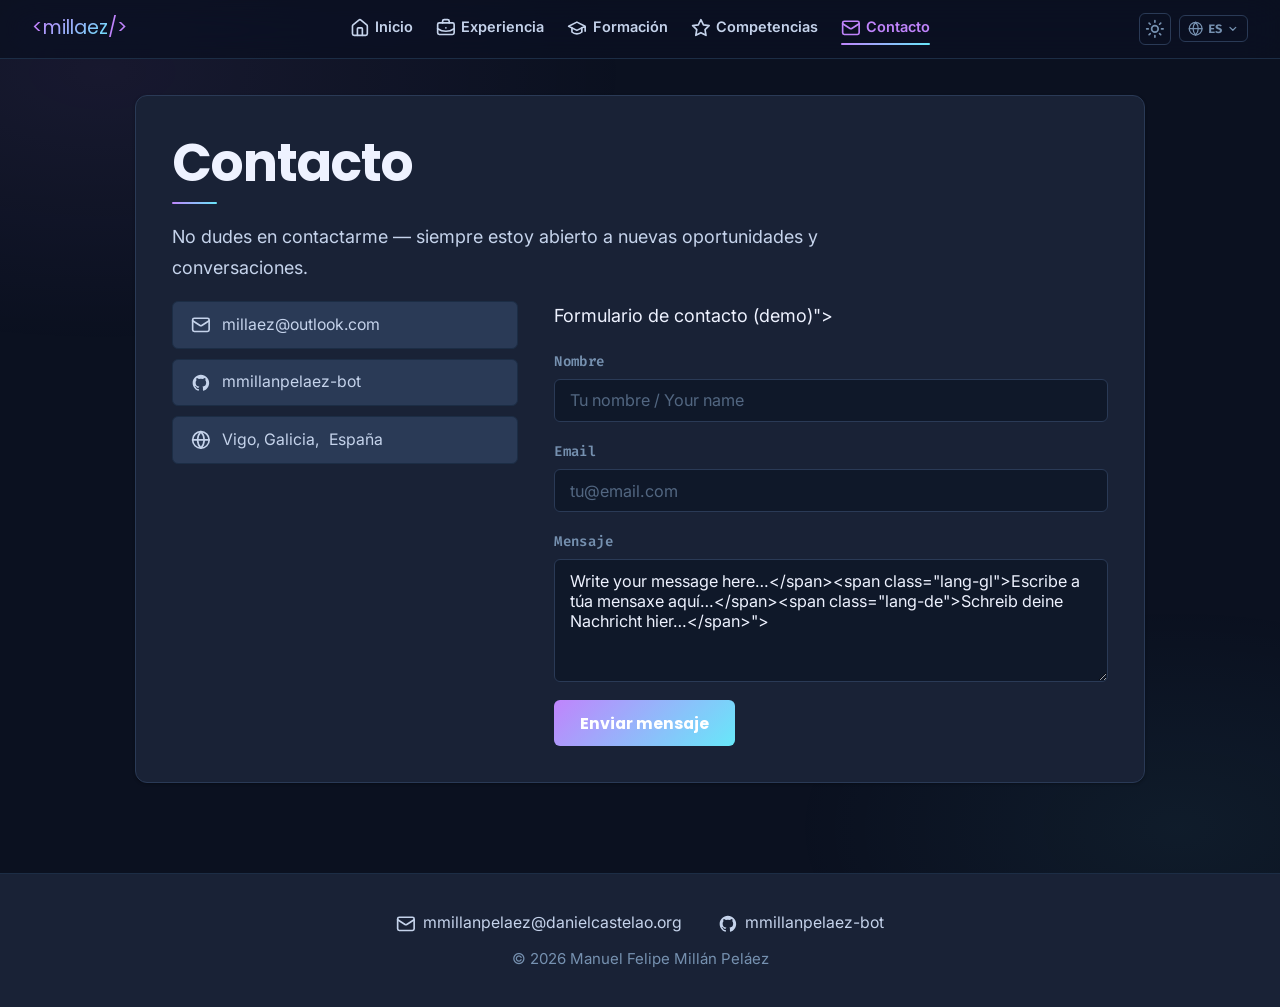
==== contact.html @ 68aa5097 "Enhance accessibility and semantic structure in skills.html - Improved viewport meta tag formatting " ====
<!doctype html>
<html lang="es">
  <head>
    <meta charset="UTF-8" />
    <meta name="viewport" content="width=device-width, initial-scale=1.0, maximum-scale=5.0, user-scalable=yes" />
    <meta http-equiv="X-UA-Compatible" content="IE=edge" />
    <meta name="description" content="Contacto — Felipe Millán." />
    <title>Felipe Millán | Contacto</title>
    <link rel="preconnect" href="https://fonts.googleapis.com" />
    <link rel="preconnect" href="https://fonts.gstatic.com" crossorigin />
    <link rel="stylesheet" href="https://fonts.googleapis.com/css2?family=Fira+Code:wght@400&family=Inter:wght@400&family=Poppins:wght@700&display=swap" />
    <link rel="stylesheet" href="/css/style.css" />
  </head>
  <body>

    <!--
      Skip link: first focusable element on every page.
      Invisible until focused by keyboard; lets keyboard/AT users
      bypass repeated navigation and jump straight to main content.
      Required for WAVE "0 errors" on navigation landmark tests.
    -->
    <a class="skip-link" href="#main-content">
      <span class="lang-es">Saltar al contenido principal</span>
      <span class="lang-en">Skip to main content</span>
      <span class="lang-gl">Saltar ao contido principal</span>
      <span class="lang-de">Zum Hauptinhalt springen</span>
    </a>

    <header class="main-header">
      <nav class="main-nav" aria-label="Main navigation">

        <!--
          Brand: uses aria-label "Portfolio de Manuel Felipe Millán"
          to distinguish it from the "Inicio" nav link (same href on
          index.html) — avoids WAVE "redundant link" alert.
        -->
        <a href="index.html" class="nav-brand"
           aria-label="Portfolio de Manuel Felipe Millán — Ir al inicio">
          <span class="logo-bracket" aria-hidden="true">&lt;</span>
          <span class="logo-text">millaez</span>
          <span class="logo-bracket" aria-hidden="true">/&gt;</span>
        </a>

        <!--
          .sr-only (not width:0/height:0) keeps the checkbox in the
          keyboard tab order while hiding it visually. CSS :checked and
          :has() selectors read its state without JavaScript.
        -->
        <input type="checkbox" id="menu-toggle" class="sr-only" />

        <ul class="nav-menu" role="list">
          <li>
            <a href="index.html" class="nav-link">
              <svg class="icon" aria-hidden="true"><use href="assets/icons/icons.svg#home-icon"/></svg>
              <span class="lang-es">Inicio</span><span class="lang-en">Home</span><span class="lang-gl">Inicio</span><span class="lang-de">Startseite</span>
            </a>
          </li>
          <li>
            <a href="experience.html" class="nav-link">
              <svg class="icon" aria-hidden="true"><use href="assets/icons/icons.svg#experience-icon"/></svg>
              <span class="lang-es">Experiencia</span><span class="lang-en">Experience</span><span class="lang-gl">Experiencia</span><span class="lang-de">Erfahrung</span>
            </a>
          </li>
          <li>
            <a href="education.html" class="nav-link">
              <svg class="icon" aria-hidden="true"><use href="assets/icons/icons.svg#education-icon"/></svg>
              <span class="lang-es">Formación</span><span class="lang-en">Education</span><span class="lang-gl">Formación</span><span class="lang-de">Ausbildung</span>
            </a>
          </li>
          <li>
            <a href="skills.html" class="nav-link">
              <svg class="icon" aria-hidden="true"><use href="assets/icons/icons.svg#skills-icon"/></svg>
              <span class="lang-es">Competencias</span><span class="lang-en">Skills</span><span class="lang-gl">Competencias</span><span class="lang-de">Kompetenzen</span>
            </a>
          </li>
          <li>
            <a href="contact.html" class="nav-link active" aria-current="page">
              <svg class="icon" aria-hidden="true"><use href="assets/icons/icons.svg#contact-icon"/></svg>
              <span class="lang-es">Contacto</span><span class="lang-en">Contact</span><span class="lang-gl">Contacto</span><span class="lang-de">Kontakt</span>
            </a>
          </li>
        </ul>

        <div class="nav-controls">

          <!-- Theme toggle -->
          <input type="checkbox" id="theme-toggle" class="sr-only" />
          <label for="theme-toggle" class="theme-toggle-label"
                 aria-label="Cambiar tema claro/oscuro">
            <svg class="icon icon-sun"  aria-hidden="true"><use href="assets/icons/icons.svg#sun-icon"/></svg>
            <svg class="icon icon-moon" aria-hidden="true"><use href="assets/icons/icons.svg#moon-icon"/></svg>
          </label>

          <!--
            Language selector: hover/:focus-within dropdown.
            Radio buttons use .sr-only (keyboard-accessible).
            No role="listbox"/role="option" — those require aria-selected
            managed via JS; without it WAVE reports broken ARIA.
            The native radio semantics are fully accessible without extra roles.
          -->
          <div class="lang-dropdown" aria-label="Selector de idioma">
            <button class="lang-dropdown__trigger" type="button"
                    aria-label="Idioma seleccionado: Español — abrir selector">
              <svg class="icon" aria-hidden="true" style="width:.85rem;height:.85rem;">
                <use href="assets/icons/icons.svg#globe-icon"/>
              </svg>
              <span class="lang-es" aria-hidden="true">ES</span>
              <span class="lang-en" aria-hidden="true">EN</span>
              <span class="lang-gl" aria-hidden="true">GL</span>
              <span class="lang-de" aria-hidden="true">DE</span>
              <svg class="icon lang-chevron" aria-hidden="true">
                <use href="assets/icons/icons.svg#chevron-down-icon"/>
              </svg>
            </button>

            <div class="lang-dropdown__menu">
              <input type="radio" name="lang" id="lang-es" class="sr-only" />
              <label for="lang-es">
                <span class="lang-code">ES</span>Español
                <svg class="icon check-icon" aria-hidden="true">
                  <use href="assets/icons/icons.svg#check-icon"/>
                </svg>
              </label>
              <input type="radio" name="lang" id="lang-en" class="sr-only" />
              <label for="lang-en">
                <span class="lang-code">EN</span>English
                <svg class="icon check-icon" aria-hidden="true">
                  <use href="assets/icons/icons.svg#check-icon"/>
                </svg>
              </label>
              <input type="radio" name="lang" id="lang-gl" class="sr-only" />
              <label for="lang-gl">
                <span class="lang-code">GL</span>Galego
                <svg class="icon check-icon" aria-hidden="true">
                  <use href="assets/icons/icons.svg#check-icon"/>
                </svg>
              </label>
              <input type="radio" name="lang" id="lang-de" class="sr-only" />
              <label for="lang-de">
                <span class="lang-code">DE</span>Deutsch
                <svg class="icon check-icon" aria-hidden="true">
                  <use href="assets/icons/icons.svg#check-icon"/>
                </svg>
              </label>
            </div>
          </div>

          <!-- Hamburger: LAST in .nav-controls → always rightmost -->
          <label for="menu-toggle" class="menu-toggle"
                 aria-label="Abrir/cerrar menú de navegación">
            <svg class="icon" aria-hidden="true">
              <use href="assets/icons/icons.svg#menu-icon"/>
            </svg>
          </label>

        </div>
      </nav>
    </header>

    <main class="main-content" id="main-content">

      <section class="card" aria-labelledby="contact-heading">
        <h1 id="contact-heading">
          <span class="lang-es">Contacto</span><span class="lang-en">Contact</span><span class="lang-gl">Contacto</span><span class="lang-de">Kontakt</span>
        </h1>
        <p>
          <span class="lang-es">No dudes en contactarme — siempre estoy abierto a nuevas oportunidades y conversaciones.</span><span class="lang-en">Feel free to reach out — I'm always open to new opportunities and conversations.</span><span class="lang-gl">Non dubides en contactar — estou sempre aberto a novas oportunidades e conversas.</span><span class="lang-de">Zögere nicht, mich zu kontaktieren — ich bin immer offen für neue Möglichkeiten und Gespräche.</span>
        </p>

        <!-- CSS Grid 2 col: contact info + form (course requirement: Grid) -->
        <div class="contact-layout">

          <!-- <address>: semantic element for contact information of the page author -->
          <address class="contact-info">
            <a href="mailto:millaez@outlook.com" class="contact-item">
              <svg class="icon" aria-hidden="true"><use href="assets/icons/icons.svg#contact-icon"/></svg>
              millaez@outlook.com
            </a>
            <a href="https://github.com/mmillanpelaez-bot" target="_blank"
               rel="noopener noreferrer" class="contact-item">
              <svg class="icon icon--solid" aria-hidden="true"><use href="assets/icons/icons.svg#github-icon"/></svg>
              mmillanpelaez-bot
            </a>
            <span class="contact-item">
              <svg class="icon" aria-hidden="true"><use href="assets/icons/icons.svg#globe-icon"/></svg>
              Vigo, Galicia, <span class="lang-es">España</span><span class="lang-en">Spain</span><span class="lang-gl">España</span><span class="lang-de">Spanien</span>
            </span>
          </address>

          <!--
            Contact form: layout demo only (no backend).
            novalidate prevents browser validation UI on a non-functional form.
            aria-label explains the form's purpose to screen readers.
          -->
          <form class="contact-form" action="#" method="post" novalidate
                aria-label="Formulario de contacto / Contact form (demo)"lang-es">Formulario de contacto (demo)</span><span class="lang-en">Contact form (demo)</span><span class="lang-gl">Formulario de contacto (demo)</span><span class="lang-de">Kontaktformular (Demo)</span>">
            <div class="form-group">
              <label for="contact-name"><span class="lang-es">Nombre</span><span class="lang-en">Name</span><span class="lang-gl">Nome</span><span class="lang-de">Name</span></label>
              <input type="text" id="contact-name" name="name" autocomplete="name"
                     placeholder="Tu nombre / Your name" />
            </div>
            <div class="form-group">
              <label for="contact-email">Email</label>
              <input type="email" id="contact-email" name="email" autocomplete="email"
                     placeholder="tu@email.com" />
            </div>
            <div class="form-group">
              <label for="contact-message"><span class="lang-es">Mensaje</span><span class="lang-en">Message</span><span class="lang-gl">Mensaxe</span><span class="lang-de">Nachricht</span></label>
              <textarea id="contact-message" name="message" rows="5"
                        placeholder="Escribe tu mensaje / Write your message…"lang-en">Write your message here…</span><span class="lang-gl">Escribe a túa mensaxe aquí…</span><span class="lang-de">Schreib deine Nachricht hier…</span>"></textarea>
            </div>
            <button type="submit" class="btn-submit">
              <span class="lang-es">Enviar mensaje</span><span class="lang-en">Send message</span><span class="lang-gl">Enviar mensaxe</span><span class="lang-de">Nachricht senden</span>
            </button>
          </form>

        </div>
      </section>

    </main>

    <footer class="main-footer" role="contentinfo">
      <div class="footer-container">
        <address class="footer-links">
          <a href="mailto:mmillanpelaez@danielcastelao.org">
            <svg class="icon" aria-hidden="true"><use href="assets/icons/icons.svg#contact-icon"/></svg>
            mmillanpelaez@danielcastelao.org
          </a>
          <a href="https://github.com/mmillanpelaez-bot" target="_blank" rel="noopener noreferrer">
            <svg class="icon icon--solid" aria-hidden="true"><use href="assets/icons/icons.svg#github-icon"/></svg>
            mmillanpelaez-bot
          </a>
        </address>
        <small>&copy; <time datetime="2026">2026</time> Manuel Felipe Millán Peláez</small>
      </div>
    </footer>

  </body>
</html>
---- css/style.css ----
/* ============================================================
 * TABLE OF CONTENTS
 * ============================================================
 *  1.  Color Palette Documentation
 *  2.  CSS Custom Properties — Dark Theme (default)
 *  3.  Light Theme Overrides  (:has — no JS)
 *  4.  Language Visibility System  (4 radio buttons)
 *  5.  Theme Icon Visibility
 *  6.  Reset & Base
 *  7.  Focus & Accessibility
 *  8.  Body — Sticky Footer (flex column)
 *  9.  Background Decorative Gradient
 * 10.  Typography
 * 11.  SVG Icons  (.icon / .icon--solid BEM)
 * 12.  Main Layout
 * 13.  Cards
 * 14.  Header & Navigation
 *       14a. Main nav — CSS Grid 3-column (brand | menu | controls)
 *       14b. Brand / Logo
 *       14c. Nav Menu (links list)
 *       14d. Active Page Indicator
 *       14e. Nav Controls group
 *       14f. Theme Toggle
 *       14g. Language Dropdown
 *       14h. Hamburger Toggle
 * 15.  Index Page
 *       15a. Hero Section  (Flexbox)
 *       15b. Quick-Links Grid  (CSS Grid 2×2)
 *       15c. Blockquote
 *       15d. Interests Grid
 * 16.  CV Entries  (experience / education)
 * 17.  Education Grid
 * 18.  Skills Page
 *       18a. Skills Grid  (CSS Grid)
 *       18b. Skill Bars  (Flexbox)
 *       18c. Language Skills  (<dl>)
 *       18d. Technology Tags
 *       18e. Soft Skills
 *       18f. Tux Mascot Decoration
 *       18g. Skill-group header
 * 19.  Contact Page
 * 20.  Footer
 * 21.  Responsive Breakpoints
 *       21a. ≥2560px  — 4K / large TV
 *       21b. ≤1440px  — large desktop
 *       21c. ≤1100px  — small desktop / tablet landscape
 *       21d. ≤768px   — tablet portrait / mobile (switch to flex nav)
 *       21e. ≤480px   — small mobile
 *       21f. ≤360px   — very small / Nokia-class
 *       21g. prefers-reduced-motion
 * ============================================================ */

/* ============================================================
 * 1. COLOR PALETTE DOCUMENTATION
 * ============================================================
 * Three main colors (+ backgrounds, text, which don't count):
 *
 * DARK THEME
 *   --color-primary  : #c084fc  Purple   — headings, active states, borders
 *   --color-secondary: #67e8f9  Cyan     — code tags, skill bars, metadata
 *   --color-accent   : #fbbf24  Amber    — highlights, CTAs
 *
 * LIGHT THEME  (darkened for WCAG AA contrast on white/cream)
 *   --color-primary  : #b45309  Amber-700  (4.6:1 on white ✓)
 *   --color-secondary: #047857  Emerald-700 (5.0:1 on white ✓)
 *   --color-accent   : #d97706  Amber-600
 * ============================================================ */

/* ============================================================
 * 2. CSS CUSTOM PROPERTIES — DARK THEME (default)
 * ============================================================ */
:root {
  /* Main colors */
  --color-primary: #c084fc;
  --color-secondary: #67e8f9;
  --color-accent: #fbbf24;

  /* Backgrounds */
  --bg-page: #0b1120;
  --bg-card: #192236;
  --bg-hover: #2a3a56;
  --bg-input: #0f1829;
  --border: #2a3a56;
  --border-subtle: #1c2d45;

  /* Text */
  --text-primary: #eef2ff;
  --text-secondary: #c5d3eb;
  --text-muted: #7691b0;

  /* Nav with glass effect */
  --nav-bg: rgba(11, 17, 32, 0.82);
  --nav-mobile-bg: rgba(11, 17, 32, 0.97);
  --nav-height: 3.25rem;

  /* Shadows */
  --shadow-xs: 0 1px 3px rgba(0, 0, 0, 0.3);
  --shadow-sm: 0 2px 8px rgba(0, 0, 0, 0.35);
  --shadow-md: 0 6px 20px rgba(0, 0, 0, 0.45);
  --shadow-lg: 0 16px 40px rgba(0, 0, 0, 0.55);

  /* Gradients */
  --gradient-primary: linear-gradient(
    135deg,
    var(--color-primary),
    var(--color-secondary)
  );
  --gradient-accent: linear-gradient(
    135deg,
    var(--color-secondary),
    var(--color-accent)
  );

  /* Glow */
  --glow-primary: 0 0 22px rgba(192, 132, 252, 0.22);

  /* Spacing */
  --gap-xs: 0.5rem;
  --gap-sm: 1rem;
  --gap-md: 2rem;
  --gap-lg: 3rem;

  /* Transitions */
  --t-fast: 0.15s ease;
  --t-normal: 0.25s ease;

  /* Fonts */
  --font-heading: "Poppins", sans-serif;
  --font-body: "Inter", sans-serif;
  --font-code: "Fira Code", monospace;

  /* Radii */
  --radius-sm: 6px;
  --radius-md: 12px;
  --radius-lg: 20px;
}

/* ============================================================
 * 3. LIGHT THEME OVERRIDES
 *    Activated when #theme-toggle checkbox is checked.
 *    Uses :has() — pure CSS, no JavaScript.
 *    Warm amber+emerald palette on parchment background.
 * ============================================================ */
body:has(#theme-toggle:checked) {
  /* Main colors (high-contrast on light backgrounds) */
  --color-primary: #b45309; /* amber-700  — 4.6:1 on white */
  --color-secondary: #c2410c; /* orange-700 — 5.9:1 on white */
  --color-accent: #d97706; /* amber-600 */

  /*
    Gradients redefined explicitly here (var-inside-var is unreliable
    across Firefox / older Chromium when a dependency variable changes).
  */
  --gradient-primary: linear-gradient(135deg, #b45309, #c2410c);
  --gradient-accent: linear-gradient(135deg, #c2410c, #d97706);

  /* Warm parchment backgrounds */
  --bg-page: #fdfaf5;
  --bg-card: #ffffff;
  --bg-hover: #fef6e8;
  --bg-input: #ffffff;
  --border: #e5d5b0;
  --border-subtle: #f0e5cc;

  /* Warm brown text */
  --text-primary: #1c0d00;
  --text-secondary: #4a3010;
  --text-muted: #8a6020;

  /* Warm nav */
  --nav-bg: rgba(253, 250, 245, 0.92);
  --nav-mobile-bg: rgba(253, 250, 245, 0.99);

  /* Lighter shadows for light backgrounds */
  --shadow-xs: 0 1px 3px rgba(0, 0, 0, 0.07);
  --shadow-sm: 0 2px 8px rgba(0, 0, 0, 0.09);
  --shadow-md: 0 6px 20px rgba(0, 0, 0, 0.11);
  --shadow-lg: 0 16px 40px rgba(0, 0, 0, 0.14);

  /* Warm amber glow */
  --glow-primary: 0 0 22px rgba(180, 83, 9, 0.14);
}

/* ============================================================
 * 4. LANGUAGE VISIBILITY SYSTEM
 *    4 radio inputs (name="lang") control which .lang-XX
 *    spans are visible. Default (nothing checked) = Spanish.
 * ============================================================ */
.lang-es {
  display: revert;
}
.lang-en {
  display: none;
}
.lang-gl {
  display: none;
}
.lang-de {
  display: none;
}

body:has(#lang-es:checked) .lang-es {
  display: revert;
}
body:has(#lang-es:checked) .lang-en {
  display: none;
}
body:has(#lang-es:checked) .lang-gl {
  display: none;
}
body:has(#lang-es:checked) .lang-de {
  display: none;
}

body:has(#lang-en:checked) .lang-es {
  display: none;
}
body:has(#lang-en:checked) .lang-en {
  display: revert;
}
body:has(#lang-en:checked) .lang-gl {
  display: none;
}
body:has(#lang-en:checked) .lang-de {
  display: none;
}

body:has(#lang-gl:checked) .lang-es {
  display: none;
}
body:has(#lang-gl:checked) .lang-en {
  display: none;
}
body:has(#lang-gl:checked) .lang-gl {
  display: revert;
}
body:has(#lang-gl:checked) .lang-de {
  display: none;
}

body:has(#lang-de:checked) .lang-es {
  display: none;
}
body:has(#lang-de:checked) .lang-en {
  display: none;
}
body:has(#lang-de:checked) .lang-gl {
  display: none;
}
body:has(#lang-de:checked) .lang-de {
  display: revert;
}

/* ============================================================
 * 5. THEME ICON VISIBILITY
 *    Sun shown in dark mode (click → go light).
 *    Moon shown in light mode (click → go dark).
 * ============================================================ */
.icon-sun {
  display: block;
}
.icon-moon {
  display: none;
}

body:has(#theme-toggle:checked) .icon-sun {
  display: none;
}
body:has(#theme-toggle:checked) .icon-moon {
  display: block;
}

/* ============================================================
 * 6. RESET & BASE
 * ============================================================ */
*,
*::before,
*::after {
  box-sizing: border-box;
  margin: 0;
  padding: 0;
}

html {
  scroll-behavior: smooth;
  -webkit-text-size-adjust: 100%;
  /* Fluid font: 13px (Nokia) → 16px (desktop) → 18px (4K) */
  font-size: clamp(13px, 0.7vw + 0.6rem, 18px);
}

img {
  max-width: 100%;
  height: auto;
  display: block;
}

a {
  color: var(--color-primary);
  transition: color var(--t-fast);
}

a:hover {
  color: var(--color-secondary);
}

abbr[title] {
  text-decoration: underline dotted;
  cursor: help;
}

/* ============================================================
 * 6b. SCREEN-READER ONLY & SKIP LINK
 *     .sr-only  — visually hidden but remains in the tab order
 *                 and is readable by screen readers.
 *                 Use for checkboxes that CSS :has() reads.
 *     .skip-link — appears on :focus so keyboard users can jump
 *                  straight to main content past the nav.
 * ============================================================ */
.sr-only {
  position: absolute;
  width: 1px;
  height: 1px;
  padding: 0;
  margin: -1px;
  overflow: hidden;
  clip: rect(0, 0, 0, 0);
  white-space: nowrap;
  border: 0;
}

.skip-link {
  position: absolute;
  top: -100%;
  left: 1rem;
  z-index: 9999;
  background: var(--color-primary);
  color: #fff;
  padding: 0.45rem 1rem;
  border-radius: 0 0 var(--radius-sm) var(--radius-sm);
  font-weight: 700;
  font-size: 0.88rem;
  text-decoration: none;
  transition: top var(--t-fast);
}

.skip-link:focus-visible {
  top: 0;
}

/* ============================================================
 * 7. FOCUS & ACCESSIBILITY
 * ============================================================ */
:focus-visible {
  outline: 2px solid var(--color-primary);
  outline-offset: 3px;
  border-radius: var(--radius-sm);
}

:focus:not(:focus-visible) {
  outline: none;
}

/* ============================================================
 * 8. BODY — STICKY FOOTER
 *    body is a flex column; .main-content grows (flex:1)
 *    to push .main-footer to the bottom of the viewport.
 *    body::before and .main-header are position:fixed →
 *    removed from flex flow → don't affect layout.
 * ============================================================ */
body {
  display: flex;
  flex-direction: column;
  min-height: 100vh;
  min-height: 100dvh; /* dynamic viewport height for mobile browsers */

  font-family: var(--font-body);
  background-color: var(--bg-page);
  color: var(--text-primary);
  line-height: 1.7;
  overflow-x: hidden;
  transition:
    background-color var(--t-normal),
    color var(--t-normal);
}

body > * {
  position: relative;
  z-index: 1;
}

/* ============================================================
 * 9. BACKGROUND DECORATIVE GRADIENT
 *    Subtle radial blobs for depth — position:fixed so they
 *    cover the entire viewport regardless of scroll / content.
 * ============================================================ */
body::before {
  content: "";
  position: fixed;
  inset: 0;
  z-index: 0;
  pointer-events: none;
  background:
    radial-gradient(
      ellipse 75% 55% at 8% 8%,
      rgba(192, 132, 252, 0.07) 0%,
      transparent 55%
    ),
    radial-gradient(
      ellipse 55% 45% at 92% 92%,
      rgba(103, 232, 249, 0.05) 0%,
      transparent 55%
    ),
    radial-gradient(
      ellipse 40% 40% at 50% 50%,
      rgba(251, 191, 36, 0.02) 0%,
      transparent 60%
    );
}

body:has(#theme-toggle:checked)::before {
  background:
    radial-gradient(
      ellipse 75% 55% at 8% 8%,
      rgba(180, 83, 9, 0.07) 0%,
      transparent 55%
    ),
    radial-gradient(
      ellipse 55% 45% at 92% 92%,
      rgba(4, 120, 87, 0.05) 0%,
      transparent 55%
    ),
    radial-gradient(
      ellipse 40% 40% at 50% 50%,
      rgba(253, 186, 0, 0.03) 0%,
      transparent 60%
    );
}

/* ============================================================
 * 10. TYPOGRAPHY
 * ============================================================ */
h1,
h2,
h3 {
  font-family: var(--font-heading);
  line-height: 1.2;
}

h1 {
  font-size: clamp(1.7rem, 3.5vw + 0.4rem, 3rem);
  margin-bottom: var(--gap-sm);
  letter-spacing: -0.02em;
}

h2 {
  font-size: clamp(1.15rem, 2vw + 0.3rem, 1.8rem);
  margin-bottom: var(--gap-sm);
  letter-spacing: -0.01em;
}

h3 {
  font-size: clamp(0.68rem, 0.9vw + 0.3rem, 0.82rem);
  font-family: var(--font-code);
  color: var(--text-muted);
  text-transform: uppercase;
  letter-spacing: 0.1em;
  margin-bottom: var(--gap-xs);
}

p {
  color: var(--text-secondary);
  margin-bottom: var(--gap-sm);
  max-width: 66ch;
}

p:last-child {
  margin-bottom: 0;
}

/* ============================================================
 * 11. SVG ICONS — BEM MODIFIER PATTERN
 *   .icon           stroke-based (default for most icons)
 *   .icon.icon--solid  fill-based (GitHub, Tux, etc.)
 * ============================================================ */
.icon {
  width: 1.1rem;
  height: 1.1rem;
  flex-shrink: 0;
  vertical-align: middle;
  fill: none;
  stroke: currentColor;
  stroke-width: 2;
  stroke-linecap: round;
  stroke-linejoin: round;
}

.icon.icon--solid {
  fill: currentColor;
  stroke: none;
}

/* ============================================================
 * 12. MAIN LAYOUT
 * ============================================================ */
.main-content {
  flex: 1; /* grows to push footer down (sticky footer) */
  max-width: 1100px;
  width: 100%;
  margin: 0 auto;
  padding: calc(var(--nav-height) + 2rem) clamp(1rem, 4vw, 2.5rem) var(--gap-lg);
}

/*
  Sections that are NOT .card (e.g. quicklinks section on index)
  still need a bottom gap so they don't collapse against the next card.
  .card already sets its own margin-bottom.
*/
.main-content > section:not(.card) {
  margin-bottom: var(--gap-md);
}

/* ============================================================
 * 13. CARDS
 * ============================================================ */
.card {
  background: var(--bg-card);
  border-radius: var(--radius-md);
  border: 1px solid var(--border);
  box-shadow: var(--shadow-xs);
  padding: var(--gap-md);
  margin-bottom: var(--gap-md);
  transition:
    background-color var(--t-normal),
    border-color var(--t-fast),
    box-shadow var(--t-fast);
}

.card:hover {
  border-color: color-mix(in srgb, var(--color-primary) 45%, var(--border));
  box-shadow: var(--shadow-sm), var(--glow-primary);
}

/* Gradient accent bar under first heading inside a card */
.card h1::after,
.card > h2::after {
  content: "";
  display: block;
  width: 2.5rem;
  height: 2px;
  margin-top: 0.45rem;
  background: var(--gradient-primary);
  border-radius: 2px;
}

/* ============================================================
 * 14. HEADER & NAVIGATION
 * ============================================================ */
.main-header {
  position: fixed;
  top: 0;
  left: 0;
  width: 100%;
  height: var(--nav-height);
  background: var(--nav-bg);
  backdrop-filter: blur(18px) saturate(180%);
  -webkit-backdrop-filter: blur(18px) saturate(180%);
  border-bottom: 1px solid var(--border-subtle);
  z-index: 1000;
  transition:
    background-color var(--t-normal),
    border-color var(--t-normal);
}

/* ── 14a. CSS Grid 3-column: [brand] [nav-menu (centered)] [controls] ── */
.main-nav {
  display: grid;
  /* minmax(0,1fr) ensures equal columns regardless of content width */
  grid-template-columns: minmax(0, 1fr) auto minmax(0, 1fr);
  align-items: center;
  height: 100%;
  max-width: 1440px;
  margin: 0 auto;
  padding: 0 clamp(1rem, 3vw, 2.5rem);
  gap: var(--gap-xs);
}

/* Hidden checkbox: position:absolute → removed from grid flow */
/* .menu-checkbox uses .sr-only class in HTML — keeps keyboard focus
   while being visually hidden (WAVE-compliant). */

/* ── 14b. Brand / Logo (grid col 1, left-aligned) ── */
.nav-brand {
  display: flex;
  align-items: center;
  text-decoration: none;
  font-family: var(--font-heading);
  font-size: clamp(0.9rem, 1.5vw, 1.2rem);
  white-space: nowrap;
  justify-self: start;
}

.logo-bracket {
  color: var(--color-primary);
}

.logo-text {
  background: var(--gradient-primary);
  -webkit-background-clip: text;
  -webkit-text-fill-color: transparent;
  background-clip: text;
}

/* ── 14c. Nav Menu (grid col 2, auto-centered) ── */
.nav-menu {
  display: flex;
  align-items: center;
  gap: clamp(0.25rem, 1.8vw, 1.5rem);
  list-style: none;
  justify-self: center;
}

.nav-link {
  display: flex;
  align-items: center;
  gap: 0.3rem;
  text-decoration: none;
  color: var(--text-secondary);
  font-weight: 600;
  font-size: clamp(0.72rem, 0.85vw + 0.2rem, 0.88rem);
  white-space: nowrap;
  transition: color var(--t-fast);
  position: relative;
  padding-bottom: 2px;
}

.nav-link:hover {
  color: var(--color-primary);
}

/* ── 14d. Active page indicator ── */
.nav-link.active,
.nav-link[aria-current="page"] {
  color: var(--color-primary);
}

.nav-link.active::after,
.nav-link[aria-current="page"]::after {
  content: "";
  position: absolute;
  bottom: -3px;
  left: 0;
  width: 100%;
  height: 2px;
  background: var(--gradient-primary);
  border-radius: 2px;
}

/* ── 14e. Nav Controls group (grid col 3, right-aligned) ── */
.nav-controls {
  display: flex;
  align-items: center;
  gap: 0.45rem;
  justify-self: end;
  flex-shrink: 0;
}

/* ── 14f. Theme Toggle ── */
/* .theme-checkbox uses .sr-only class in HTML — same rationale. */

.theme-toggle-label {
  display: flex;
  align-items: center;
  justify-content: center;
  background: transparent;
  border: 1px solid var(--border);
  border-radius: var(--radius-sm);
  color: var(--text-muted);
  cursor: pointer;
  padding: 0.28rem;
  transition:
    color var(--t-fast),
    border-color var(--t-fast),
    background-color var(--t-fast);
}

.theme-toggle-label:hover {
  color: var(--color-primary);
  border-color: var(--color-primary);
  background-color: color-mix(in srgb, var(--color-primary) 8%, transparent);
}

/* ── 14g. Language Dropdown ──
   Opens on :hover and stays open while a child has focus (:focus-within).
   No JS required — hover/focus-within handles open/close.
── */
.lang-dropdown {
  position: relative;
}

.lang-dropdown__trigger {
  display: flex;
  align-items: center;
  gap: 0.25rem;
  background: transparent;
  border: 1px solid var(--border);
  border-radius: var(--radius-sm);
  color: var(--text-muted);
  cursor: pointer;
  padding: 0.28rem 0.45rem;
  font-family: var(--font-code);
  font-size: 0.68rem;
  font-weight: 700;
  letter-spacing: 0.04em;
  white-space: nowrap;
  line-height: 1;
  transition:
    color var(--t-fast),
    border-color var(--t-fast),
    background-color var(--t-fast);
}

.lang-dropdown__trigger:hover {
  color: var(--color-primary);
  border-color: var(--color-primary);
  background-color: color-mix(in srgb, var(--color-primary) 8%, transparent);
}

.lang-chevron {
  width: 0.65rem;
  height: 0.65rem;
  transition: transform var(--t-fast);
}

.lang-dropdown:hover .lang-chevron,
.lang-dropdown:focus-within .lang-chevron {
  transform: rotate(180deg);
}

.lang-dropdown__menu {
  position: absolute;
  top: calc(100% + 0.45rem);
  right: 0;
  min-width: 148px;
  background: var(--bg-card);
  border: 1px solid var(--border);
  border-radius: var(--radius-md);
  box-shadow: var(--shadow-lg);
  padding: 0.3rem;
  display: flex;
  flex-direction: column;
  gap: 2px;
  z-index: 200;

  /* Hidden state */
  visibility: hidden;
  opacity: 0;
  pointer-events: none;
  transform: translateY(-5px);
  transition:
    visibility 0s 0.16s,
    opacity 0.16s ease,
    transform 0.16s ease;
}

.lang-dropdown:hover .lang-dropdown__menu,
.lang-dropdown:focus-within .lang-dropdown__menu {
  visibility: visible;
  opacity: 1;
  pointer-events: auto;
  transform: translateY(0);
  transition-delay: 0s;
}

/* .lang-radio uses .sr-only class in HTML — keeps radio inputs
   keyboard-accessible while visually hidden. */

.lang-dropdown__menu label {
  display: flex;
  align-items: center;
  gap: 0.5rem;
  padding: 0.4rem 0.55rem;
  border-radius: var(--radius-sm);
  cursor: pointer;
  font-size: 0.84rem;
  color: var(--text-secondary);
  transition:
    background-color var(--t-fast),
    color var(--t-fast);
  user-select: none;
}

.lang-dropdown__menu label:hover {
  background-color: var(--bg-hover);
  color: var(--text-primary);
}

.lang-code {
  font-family: var(--font-code);
  font-size: 0.62rem;
  font-weight: 700;
  letter-spacing: 0.06em;
  padding: 0.08rem 0.32rem;
  border-radius: 3px;
  background: var(--bg-hover);
  color: var(--color-secondary);
  min-width: 1.8rem;
  text-align: center;
}

.check-icon {
  width: 0.82rem;
  height: 0.82rem;
  margin-left: auto;
  color: var(--color-primary);
  opacity: 0;
  flex-shrink: 0;
}

/* Active language option */
body:has(#lang-es:checked) label[for="lang-es"],
body:has(#lang-en:checked) label[for="lang-en"],
body:has(#lang-gl:checked) label[for="lang-gl"],
body:has(#lang-de:checked) label[for="lang-de"] {
  background-color: color-mix(in srgb, var(--color-primary) 12%, transparent);
  color: var(--color-primary);
}

body:has(#lang-es:checked) label[for="lang-es"] .check-icon,
body:has(#lang-en:checked) label[for="lang-en"] .check-icon,
body:has(#lang-gl:checked) label[for="lang-gl"] .check-icon,
body:has(#lang-de:checked) label[for="lang-de"] .check-icon {
  opacity: 1;
}

/* ── 14h. Hamburger — LAST inside .nav-controls = always rightmost ── */
.menu-toggle {
  display: none; /* hidden on desktop */
  background: transparent;
  border: 1px solid var(--border);
  border-radius: var(--radius-sm);
  color: var(--text-secondary);
  cursor: pointer;
  padding: 0.28rem;
  transition:
    color var(--t-fast),
    border-color var(--t-fast);
}

.menu-toggle:hover {
  color: var(--color-primary);
  border-color: var(--color-primary);
}

/* ============================================================
 * 15. INDEX PAGE
 * ============================================================ */

/* ── 15a. Hero Section — Flexbox (course requirement) ── */
.hero-section {
  display: flex;
  align-items: center;
  gap: var(--gap-md);
  position: relative;
  overflow: hidden;
}

.hero-section::before {
  content: "";
  position: absolute;
  top: -20%;
  right: -3%;
  width: 380px;
  height: 380px;
  background: radial-gradient(
    ellipse,
    color-mix(in srgb, var(--color-primary) 10%, transparent) 0%,
    transparent 65%
  );
  pointer-events: none;
}

.hero-avatar {
  flex-shrink: 0;
}

.hero-avatar img {
  width: clamp(80px, 12vw, 148px);
  height: clamp(80px, 12vw, 148px);
  object-fit: cover;
  border-radius: 50%;
  /* Gradient border trick without extra element */
  border: 2px solid transparent;
  background:
    linear-gradient(var(--bg-card), var(--bg-card)) padding-box,
    var(--gradient-primary) border-box;
  box-shadow: var(--shadow-sm), var(--glow-primary);
}

.hero-text {
  flex: 1;
  min-width: 0;
}

.hero-text h1 {
  background: var(--gradient-primary);
  -webkit-background-clip: text;
  -webkit-text-fill-color: transparent;
  background-clip: text;
  margin-bottom: 0.15rem;
}

/* Don't show the card accent line under hero h1 */
.hero-section h1::after {
  display: none;
}

.hero-subtitle {
  font-family: var(--font-code);
  color: var(--text-muted);
  font-size: clamp(0.7rem, 1vw + 0.2rem, 0.88rem);
  margin: 0 0 var(--gap-sm);
  max-width: none;
}

/* ── 15b. Quick-Links Grid — CSS Grid 2×2 (course requirement) ── */
.quicklinks-grid {
  display: grid;
  grid-template-columns: repeat(2, 1fr); /* always 2 equal columns */
  gap: var(--gap-sm);
  margin-top: var(--gap-sm);
}

.quicklink-card {
  display: flex;
  align-items: center;
  gap: 0.85rem;
  background: var(--bg-card);
  border: 1px solid var(--border);
  border-radius: var(--radius-md);
  padding: var(--gap-sm) 1.1rem;
  text-decoration: none;
  color: var(--text-primary);
  height: 100%; /* equal height within grid row */
  transition:
    border-color var(--t-fast),
    box-shadow var(--t-fast),
    transform var(--t-fast),
    background-color var(--t-fast);
}

.quicklink-card:hover {
  border-color: var(--color-primary);
  box-shadow: var(--shadow-sm), var(--glow-primary);
  transform: translateY(-3px);
  color: var(--text-primary);
  background-color: color-mix(in srgb, var(--color-primary) 5%, var(--bg-card));
}

.quicklink-icon {
  width: 2.5rem;
  height: 2.5rem;
  border-radius: var(--radius-sm);
  background: color-mix(in srgb, var(--color-primary) 12%, var(--bg-hover));
  display: flex;
  align-items: center;
  justify-content: center;
  flex-shrink: 0;
  color: var(--color-primary);
  transition: background-color var(--t-fast);
}

.quicklink-card:hover .quicklink-icon {
  background-color: color-mix(
    in srgb,
    var(--color-primary) 22%,
    var(--bg-hover)
  );
}

.quicklink-card h3 {
  font-family: var(--font-heading);
  font-size: 0.9rem;
  text-transform: none;
  letter-spacing: 0;
  color: var(--text-primary);
  margin-bottom: 0.1rem;
}

.quicklink-card p {
  font-size: 0.76rem;
  color: var(--text-muted);
  margin: 0;
  line-height: 1.3;
  max-width: none;
}

/* ── 15c. Blockquote ── */
blockquote {
  border-left: 3px solid var(--color-primary);
  margin: var(--gap-md) 0 0;
  padding: 0.4rem var(--gap-sm);
  font-style: italic;
  color: var(--text-muted);
  font-size: 0.9rem;
}

blockquote footer {
  font-size: 0.82em;
  margin-top: 0.2rem;
}

/* ── 15d. Interests Grid ── */
.interests-grid {
  display: grid;
  grid-template-columns: repeat(auto-fit, minmax(180px, 1fr));
  gap: var(--gap-sm);
  margin-top: var(--gap-xs);
}

.interest-item {
  background: var(--bg-hover);
  border: 1px solid var(--border-subtle);
  border-radius: var(--radius-sm);
  padding: var(--gap-sm);
  transition: border-color var(--t-fast);
}

.interest-item:hover {
  border-color: var(--color-primary);
}

.interest-item h3 {
  font-family: var(--font-heading);
  font-size: 0.82rem;
  text-transform: none;
  letter-spacing: 0;
  color: var(--color-primary);
  margin-bottom: 0.25rem;
}

.interest-item p {
  font-size: 0.82rem;
  color: var(--text-secondary);
  margin: 0;
  line-height: 1.5;
  max-width: none;
}

/* ============================================================
 * 16. CV ENTRIES  (experience / education)
 *     auto-fit → last row fills full width (no orphan gap)
 * ============================================================ */
.entries-grid {
  display: grid;
  grid-template-columns: repeat(auto-fit, minmax(270px, 1fr));
  gap: var(--gap-sm);
  align-items: stretch; /* equal height per row */
}

.cv-entry {
  display: flex;
  flex-direction: column;
  background: var(--bg-card);
  border: 1px solid var(--border);
  border-radius: var(--radius-md);
  padding: var(--gap-sm);
  height: 100%;
  transition:
    border-color var(--t-fast),
    box-shadow var(--t-fast);
}

.cv-entry:hover {
  border-color: var(--color-primary);
  box-shadow: var(--shadow-xs), var(--glow-primary);
}

.cv-entry__title {
  font-family: var(--font-heading);
  font-size: clamp(0.9rem, 1.4vw, 1.08rem);
  color: var(--text-primary);
  margin-bottom: 0.3rem;
  line-height: 1.3;
}

.cv-entry__meta {
  font-family: var(--font-code);
  font-size: 0.76rem;
  color: var(--color-secondary);
  margin-bottom: var(--gap-xs);
}

.cv-entry__desc {
  font-size: 0.88rem;
  color: var(--text-secondary);
  margin: 0;
  max-width: none;
  flex: 1;
}

.cv-entry__list {
  font-size: 0.88rem;
  color: var(--text-secondary);
  padding-left: 1.1rem;
  margin: var(--gap-xs) 0 0;
  flex: 1;
}

.cv-entry__list li {
  margin-bottom: 0.25rem;
}

.cv-entry__tags {
  display: flex;
  flex-wrap: wrap;
  gap: 0.32rem;
  margin-top: auto;
  padding-top: var(--gap-xs);
  list-style: none;
}

.cv-entry__tags li {
  font-family: var(--font-code);
  font-size: 0.68rem;
  color: var(--color-secondary);
  background: color-mix(in srgb, var(--color-secondary) 10%, var(--bg-hover));
  border: 1px solid
    color-mix(in srgb, var(--color-secondary) 28%, var(--border));
  border-radius: var(--radius-sm);
  padding: 0.1rem 0.42rem;
}

/* ============================================================
 * 17. EDUCATION FLAT GRID
 *     Flat 2-column grid: headers in row 1, then cards paired
 *     by row (CFGS|Autodidacta, Bachillerato|Cursos).
 *     Cards in the same row stretch to equal height automatically.
 *     No empty-column gaps: every row is full.
 * ============================================================ */
.edu-flat-grid {
  display: grid;
  grid-template-columns: repeat(2, 1fr);
  column-gap: var(--gap-md);
  row-gap: var(--gap-sm);
  align-items: stretch;
}

/* Column header h2s sit in row 1 at their natural height */
.edu-flat-grid > h2 {
  font-size: clamp(1rem, 1.8vw + 0.2rem, 1.4rem);
  margin-bottom: 0;
  padding-bottom: 0.5rem;
  border-bottom: 2px solid
    color-mix(in srgb, var(--color-primary) 30%, var(--border));
  align-self: end; /* baseline-align the two column headers */
}

/* Cards are full-height flex columns so their content distributes nicely */
.edu-flat-grid > .cv-entry {
  height: 100%;
}

/* ============================================================
 * 18. SKILLS PAGE
 * ============================================================ */

/* ── 18a. Skills Grid — CSS Grid (course requirement) ── */
.skills-grid {
  display: grid;
  /*
    Explicit 3 columns (1 per tech group).
    The 4th card (.skill-group:last-child) always spans all 3 via
    grid-column: 1/-1, giving a full-width row with multi-col content.
    This is more predictable than auto-fit which causes orphan columns
    at intermediate viewport widths (e.g. iPad ~820px).
  */
  grid-template-columns: repeat(3, 1fr);
  gap: var(--gap-sm);
  align-items: stretch;
}

/* Last card (Soft Skills) always spans the full width */
.skills-grid > .skill-group:last-child {
  grid-column: 1 / -1;
}

.skills-grid > .skill-group:last-child .soft-list {
  columns: 3 220px;
  column-gap: var(--gap-md);
  display: block;
  flex-direction: unset;
}

.skills-grid > .skill-group:last-child .soft-list li {
  break-inside: avoid;
  margin-bottom: 0.55rem;
}

.skill-group {
  display: flex;
  flex-direction: column;
  background: var(--bg-card);
  border: 1px solid var(--border);
  border-radius: var(--radius-md);
  padding: var(--gap-sm);
  height: 100%;
  transition:
    border-color var(--t-fast),
    box-shadow var(--t-fast);
}

.skill-group:hover {
  border-color: color-mix(in srgb, var(--color-primary) 35%, var(--border));
}

/*
  .skill-label replaces <h3> inside .skill-group to avoid skipping
  heading levels (h1→h3 without h2 would trigger WAVE errors).
  It is a <p> element styled to look exactly like the old h3 labels.
*/
.skill-label {
  font-size: clamp(0.68rem, 0.9vw + 0.3rem, 0.82rem);
  font-family: var(--font-code);
  color: var(--text-muted);
  text-transform: uppercase;
  letter-spacing: 0.1em;
  margin-bottom: var(--gap-xs);
  line-height: 1.2;
}

/* ── 18b. Skill Bars — Flexbox (course requirement) ── */
.skill-bars {
  display: flex;
  flex-direction: column;
  gap: 0.65rem;
  list-style: none;
  flex: 1;
}

.skill-bar {
  display: flex;
  align-items: center;
  gap: var(--gap-xs);
}

.skill-bar__name {
  width: 6.2rem;
  font-size: 0.76rem;
  font-family: var(--font-code);
  color: var(--text-secondary);
  flex-shrink: 0;
}

.skill-bar__track {
  flex: 1;
  height: 5px;
  background: var(--bg-hover);
  border-radius: 99px;
  overflow: hidden;
}

.skill-bar__fill {
  height: 100%;
  width: var(--pct, 0%); /* set inline: style="--pct:85%" */
  background: var(--gradient-primary);
  border-radius: 99px;
}

.skill-bar__pct {
  font-family: var(--font-code);
  font-size: 0.68rem;
  color: var(--text-muted);
  width: 2.1rem;
  text-align: right;
}

/* ── 18c. Language Skills — definition list ── */
.lang-skills-grid {
  display: grid;
  grid-template-columns: repeat(auto-fit, minmax(130px, 1fr));
  gap: var(--gap-xs);
}

.lang-item {
  display: flex;
  flex-direction: column;
  background: var(--bg-hover);
  border: 1px solid var(--border-subtle);
  border-radius: var(--radius-sm);
  padding: 0.55rem var(--gap-sm);
  height: 100%;
}

.lang-item dt {
  font-weight: 700;
  font-size: 0.88rem;
  color: var(--text-primary);
  margin-bottom: 0.12rem;
}

.lang-item dd {
  font-family: var(--font-code);
  font-size: 0.75rem;
  color: var(--color-secondary);
}

/* ── 18d. Technology Tags ── */
.tag-list {
  display: flex;
  flex-wrap: wrap;
  gap: 0.32rem;
  list-style: none;
}

.tag-list li {
  font-family: var(--font-code);
  font-size: 0.75rem;
  color: var(--color-secondary);
  background: color-mix(in srgb, var(--color-secondary) 10%, var(--bg-hover));
  border: 1px solid
    color-mix(in srgb, var(--color-secondary) 28%, var(--border));
  border-radius: var(--radius-sm);
  padding: 0.17rem 0.48rem;
}

/* ── 18e. Soft Skills ── */
.soft-list {
  list-style: none;
  display: flex;
  flex-direction: column;
  gap: 0.55rem;
  flex: 1;
}

.soft-list li {
  padding-left: 1.1rem;
  position: relative;
  color: var(--text-secondary);
  font-size: 0.86rem;
  line-height: 1.6;
}

.soft-list li::before {
  content: "▸";
  position: absolute;
  left: 0;
  color: var(--color-primary);
}

/* ── 18f. Tux Mascot Decoration ──
   Placed in the "OS & Systems" skill-group header.
   Faded by default, brightens on hover.
── */
.skill-group__mascot {
  width: 2rem;
  height: 2rem;
  color: var(--text-muted);
  opacity: 0.35;
  flex-shrink: 0;
  transition:
    opacity var(--t-normal),
    color var(--t-fast);
}

.skill-group:hover .skill-group__mascot {
  opacity: 0.85;
  color: var(--color-primary);
}

/* ── 18g. Skill-group header row ──
   Flex row: h3 grows, optional mascot icon on the right.
── */
.skill-group__header {
  display: flex;
  align-items: flex-start;
  justify-content: space-between;
  gap: 0.5rem;
  margin-bottom: var(--gap-xs);
}

.skill-group__header h3 {
  margin-bottom: 0;
}

/* ============================================================
 * 19. CONTACT PAGE
 *     Grid 2 col: info + form (course requirement)
 * ============================================================ */
.contact-layout {
  display: grid;
  grid-template-columns: 1fr 1.6fr;
  gap: var(--gap-md);
  align-items: start;
  margin-top: var(--gap-sm);
}

.contact-info {
  display: flex;
  flex-direction: column;
  gap: 0.55rem;
  font-style: normal; /* <address> is italic by default */
}

.contact-item {
  display: flex;
  align-items: center;
  gap: 0.6rem;
  background: var(--bg-hover);
  border: 1px solid var(--border-subtle);
  border-radius: var(--radius-sm);
  padding: 0.52rem var(--gap-sm);
  color: var(--text-secondary);
  text-decoration: none;
  font-size: 0.88rem;
  transition:
    color var(--t-fast),
    border-color var(--t-fast);
}

.contact-item:hover {
  color: var(--color-primary);
  border-color: var(--color-primary);
}

.contact-form {
  display: flex;
  flex-direction: column;
  gap: var(--gap-sm);
}

.form-group {
  display: flex;
  flex-direction: column;
  gap: 0.3rem;
}

.form-group label {
  font-size: 0.78rem;
  font-weight: 600;
  color: var(--text-muted);
  font-family: var(--font-code);
  letter-spacing: 0.03em;
}

.form-group input,
.form-group textarea {
  background: var(--bg-input);
  border: 1px solid var(--border);
  border-radius: var(--radius-sm);
  color: var(--text-primary);
  font-family: var(--font-body);
  font-size: 0.9rem;
  padding: 0.58rem 0.85rem;
  transition:
    border-color var(--t-fast),
    box-shadow var(--t-fast);
  resize: vertical;
  width: 100%;
}

.form-group input::placeholder,
.form-group textarea::placeholder {
  color: var(--text-muted);
  opacity: 0.65;
}

.form-group input:focus,
.form-group textarea:focus {
  outline: none;
  border-color: var(--color-primary);
  box-shadow: 0 0 0 3px
    color-mix(in srgb, var(--color-primary) 18%, transparent);
}

.form-group textarea {
  min-height: 118px;
}

.btn-submit {
  align-self: flex-start;
  background: var(--gradient-primary);
  border: none;
  border-radius: var(--radius-sm);
  color: #fff;
  cursor: pointer;
  font-family: var(--font-heading);
  font-size: 0.88rem;
  font-weight: 700;
  padding: 0.58rem 1.45rem;
  transition:
    opacity var(--t-fast),
    transform var(--t-fast),
    box-shadow var(--t-fast);
}

.btn-submit:hover {
  opacity: 0.9;
  transform: translateY(-1px);
  box-shadow: var(--shadow-sm);
}

/* ============================================================
 * 20. FOOTER
 *     Anchored to bottom via body's flex layout (section 8).
 * ============================================================ */
.main-footer {
  flex-shrink: 0; /* never shrinks; body flex pushes it down */
  text-align: center;
  padding: var(--gap-md);
  background: var(--bg-card);
  color: var(--text-muted);
  border-top: 1px solid var(--border-subtle);
  transition: background-color var(--t-normal);
}

.footer-container {
  max-width: 1100px;
  margin: 0 auto;
  display: flex;
  flex-direction: column;
  align-items: center;
  gap: var(--gap-xs);
}

.footer-links {
  display: flex;
  gap: var(--gap-md);
  flex-wrap: wrap;
  justify-content: center;
  font-style: normal;
}

.footer-links a {
  display: flex;
  align-items: center;
  gap: 0.4rem;
  text-decoration: none;
  color: var(--text-secondary);
  font-size: 0.88rem;
  transition: color var(--t-fast);
}

.footer-links a:hover {
  color: var(--color-primary);
}

/* ============================================================
 * 21. RESPONSIVE BREAKPOINTS
 * ============================================================ */

/* ── 21a. ≥2560px — 4K / large TV ── */
@media (min-width: 2560px) {
  html {
    font-size: clamp(16px, 0.7vw, 20px);
  }

  .main-content,
  .footer-container {
    max-width: 1440px;
  }

  .main-nav {
    max-width: 1920px;
  }
}

/* ── 21b. ≤1440px — large desktop ── */
@media (max-width: 1440px) {
  .main-nav {
    padding: 0 clamp(1rem, 2.5vw, 2rem);
  }
}

/* ── 21c. ≤1100px — small desktop / tablet landscape ── */
@media (max-width: 1100px) {
  .nav-menu {
    gap: clamp(0.2rem, 1.2vw, 1rem);
  }
}

/* ── 21d. ≤768px — tablet portrait / mobile ── */
@media (max-width: 768px) {
  /* Switch nav from Grid → Flex (nav-menu becomes absolute) */
  .main-nav {
    display: flex;
    justify-content: space-between;
    align-items: center;
    padding: 0 clamp(0.75rem, 3vw, 1.5rem);
  }

  /* Show hamburger button */
  .menu-toggle {
    display: flex;
  }

  /* Nav menu: absolute slide-down panel */
  .nav-menu {
    position: absolute;
    top: var(--nav-height);
    left: 0;
    width: 100%;
    flex-direction: column;
    align-items: flex-start;
    gap: 0;
    background: var(--nav-mobile-bg);
    border-bottom: 1px solid var(--border);
    backdrop-filter: blur(18px);
    -webkit-backdrop-filter: blur(18px);
    justify-self: unset;
    /* Slide-down animation */
    max-height: 0;
    overflow: hidden;
    opacity: 0;
    transition:
      max-height var(--t-normal),
      opacity var(--t-normal);
  }

  .nav-menu li {
    width: 100%;
    border-bottom: 1px solid var(--border-subtle);
  }

  .nav-menu li:last-child {
    border-bottom: none;
  }

  .nav-link {
    padding: 0.75rem 1.25rem;
    width: 100%;
    font-size: 0.9rem;
  }

  /* Open when checkbox is checked */
  .menu-checkbox:checked ~ .nav-menu {
    max-height: 520px;
    opacity: 1;
  }

  /*
    Language dropdown on mobile:
    - Keep right:0 so the menu's right edge aligns with the trigger (opens leftward).
    - Remove the "left:0" override that caused overflow to the right.
    - max-width clamps the panel to the viewport width with a small inset.
    - left:auto cancels any previous left value so right:0 takes full effect.
  */
  .lang-dropdown__menu {
    right: 0;
    left: auto;
    max-width: calc(100vw - 1.5rem);
  }

  /* Hero stacks vertically */
  .hero-section {
    flex-direction: column;
    text-align: center;
  }

  .hero-section p {
    max-width: none;
  }

  /* Responsive grid overrides */
  .quicklinks-grid {
    grid-template-columns: repeat(2, 1fr);
  } /* keep 2-col on tablet */
  .entries-grid,
  .interests-grid,
  .contact-layout {
    grid-template-columns: 1fr;
  }

  /* Education flat grid: stack columns vertically on mobile */
  .edu-flat-grid {
    grid-template-columns: 1fr;
  }
  .edu-flat-grid > h2:last-of-type {
    margin-top: var(--gap-sm);
  }

  /* Skills: collapse to 2 cols at ≤768px */
  .skills-grid {
    grid-template-columns: repeat(2, 1fr);
  }
  /* 3rd card (OS) is alone in row 2 → span full width */
  .skills-grid > .skill-group:nth-child(3) {
    grid-column: 1 / -1;
  }
  /* Soft-skills last-child: fewer columns in narrower space */
  .skills-grid > .skill-group:last-child .soft-list {
    columns: 2 160px;
  }
}

/* ── 21e. ≤480px — small mobile ── */
@media (max-width: 480px) {
  .main-content {
    padding-left: 0.75rem;
    padding-right: 0.75rem;
  }

  .card {
    padding: var(--gap-sm) 0.875rem;
  }

  /* On very small phones, even quick-links → 1 column */
  .quicklinks-grid {
    grid-template-columns: 1fr;
  }

  .skill-bar__name {
    width: 5rem;
  }

  /* Skills: 1 column — reset all span overrides */
  .skills-grid {
    grid-template-columns: 1fr;
  }
  .skills-grid > .skill-group:nth-child(3) {
    grid-column: unset;
  }
  .skills-grid > .skill-group:last-child .soft-list {
    columns: 1;
  }

  .btn-submit {
    width: 100%;
    text-align: center;
    align-self: stretch;
  }

  .footer-links {
    gap: var(--gap-sm);
  }

  /* Nav controls: tighter spacing */
  .nav-controls {
    gap: 0.3rem;
  }
}

/* ── 21f. ≤360px — very small / Nokia-class ── */
@media (max-width: 360px) {
  html {
    font-size: 13px;
  }

  .nav-brand {
    font-size: 0.82rem;
  }

  .hero-avatar img {
    width: 72px;
    height: 72px;
  }

  .card {
    padding: 0.75rem;
  }

  /* Show only icon in theme/lang controls to save space */
  .lang-dropdown__trigger .lang-es,
  .lang-dropdown__trigger .lang-en,
  .lang-dropdown__trigger .lang-gl,
  .lang-dropdown__trigger .lang-de,
  .lang-chevron {
    display: none;
  }
}

/* ── 21g. prefers-reduced-motion ── */
@media (prefers-reduced-motion: reduce) {
  *,
  *::before,
  *::after {
    transition-duration: 0.01ms !important;
    animation-duration: 0.01ms !important;
    animation-iteration-count: 1 !important;
  }

  html {
    scroll-behavior: auto;
  }
}
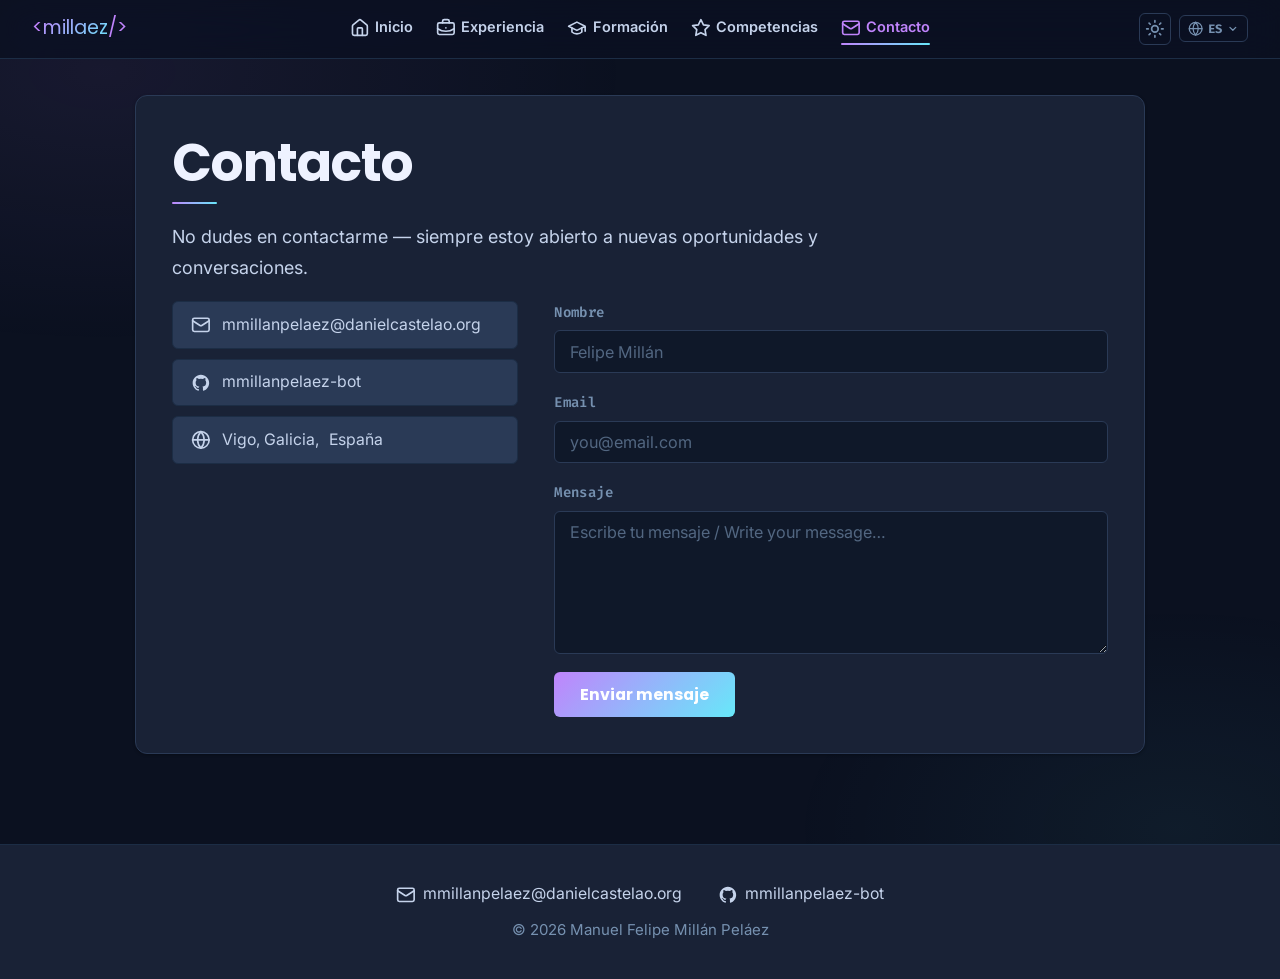
==== commit 8d4537e2: "Refactor HTML and CSS for improved accessibility and readability - Updated meta description for clar" ====
--- a/contact.html
+++ b/contact.html
@@ -2,23 +2,22 @@
 <html lang="es">
   <head>
     <meta charset="UTF-8" />
-    <meta name="viewport" content="width=device-width, initial-scale=1.0, maximum-scale=5.0, user-scalable=yes" />
+    <meta
+      name="viewport"
+      content="width=device-width, initial-scale=1.0, maximum-scale=5.0, user-scalable=yes"
+    />
     <meta http-equiv="X-UA-Compatible" content="IE=edge" />
-    <meta name="description" content="Contacto — Felipe Millán." />
+    <meta name="description" content="Contacto — Felipe Millán Peláez." />
     <title>Felipe Millán | Contacto</title>
     <link rel="preconnect" href="https://fonts.googleapis.com" />
     <link rel="preconnect" href="https://fonts.gstatic.com" crossorigin />
-    <link rel="stylesheet" href="https://fonts.googleapis.com/css2?family=Fira+Code:wght@400&family=Inter:wght@400&family=Poppins:wght@700&display=swap" />
+    <link
+      rel="stylesheet"
+      href="https://fonts.googleapis.com/css2?family=Fira+Code:wght@400&family=Inter:wght@400&family=Poppins:wght@700&display=swap"
+    />
     <link rel="stylesheet" href="/css/style.css" />
   </head>
   <body>
-
-    <!--
-      Skip link: first focusable element on every page.
-      Invisible until focused by keyboard; lets keyboard/AT users
-      bypass repeated navigation and jump straight to main content.
-      Required for WAVE "0 errors" on navigation landmark tests.
-    -->
     <a class="skip-link" href="#main-content">
       <span class="lang-es">Saltar al contenido principal</span>
       <span class="lang-en">Skip to main content</span>
@@ -28,212 +27,298 @@
 
     <header class="main-header">
       <nav class="main-nav" aria-label="Main navigation">
-
-        <!--
-          Brand: uses aria-label "Portfolio de Manuel Felipe Millán"
-          to distinguish it from the "Inicio" nav link (same href on
-          index.html) — avoids WAVE "redundant link" alert.
-        -->
-        <a href="index.html" class="nav-brand"
-           aria-label="Portfolio de Manuel Felipe Millán — Ir al inicio">
+        <a
+          href="index.html"
+          class="nav-brand"
+          aria-label="Portfolio de Manuel Felipe Millán — Ir al inicio"
+        >
           <span class="logo-bracket" aria-hidden="true">&lt;</span>
           <span class="logo-text">millaez</span>
           <span class="logo-bracket" aria-hidden="true">/&gt;</span>
         </a>
 
-        <!--
-          .sr-only (not width:0/height:0) keeps the checkbox in the
-          keyboard tab order while hiding it visually. CSS :checked and
-          :has() selectors read its state without JavaScript.
-        -->
         <input type="checkbox" id="menu-toggle" class="sr-only" />
 
         <ul class="nav-menu" role="list">
           <li>
             <a href="index.html" class="nav-link">
-              <svg class="icon" aria-hidden="true"><use href="assets/icons/icons.svg#home-icon"/></svg>
-              <span class="lang-es">Inicio</span><span class="lang-en">Home</span><span class="lang-gl">Inicio</span><span class="lang-de">Startseite</span>
+              <svg class="icon" aria-hidden="true">
+                <use href="assets/icons/icons.svg#home-icon" />
+              </svg>
+              <span class="lang-es">Inicio</span
+              ><span class="lang-en">Home</span
+              ><span class="lang-gl">Inicio</span
+              ><span class="lang-de">Startseite</span>
             </a>
           </li>
           <li>
             <a href="experience.html" class="nav-link">
-              <svg class="icon" aria-hidden="true"><use href="assets/icons/icons.svg#experience-icon"/></svg>
-              <span class="lang-es">Experiencia</span><span class="lang-en">Experience</span><span class="lang-gl">Experiencia</span><span class="lang-de">Erfahrung</span>
+              <svg class="icon" aria-hidden="true">
+                <use href="assets/icons/icons.svg#experience-icon" />
+              </svg>
+              <span class="lang-es">Experiencia</span
+              ><span class="lang-en">Experience</span
+              ><span class="lang-gl">Experiencia</span
+              ><span class="lang-de">Erfahrung</span>
             </a>
           </li>
           <li>
             <a href="education.html" class="nav-link">
-              <svg class="icon" aria-hidden="true"><use href="assets/icons/icons.svg#education-icon"/></svg>
-              <span class="lang-es">Formación</span><span class="lang-en">Education</span><span class="lang-gl">Formación</span><span class="lang-de">Ausbildung</span>
+              <svg class="icon" aria-hidden="true">
+                <use href="assets/icons/icons.svg#education-icon" />
+              </svg>
+              <span class="lang-es">Formación</span
+              ><span class="lang-en">Education</span
+              ><span class="lang-gl">Formación</span
+              ><span class="lang-de">Ausbildung</span>
             </a>
           </li>
           <li>
             <a href="skills.html" class="nav-link">
-              <svg class="icon" aria-hidden="true"><use href="assets/icons/icons.svg#skills-icon"/></svg>
-              <span class="lang-es">Competencias</span><span class="lang-en">Skills</span><span class="lang-gl">Competencias</span><span class="lang-de">Kompetenzen</span>
+              <svg class="icon" aria-hidden="true">
+                <use href="assets/icons/icons.svg#skills-icon" />
+              </svg>
+              <span class="lang-es">Competencias</span
+              ><span class="lang-en">Skills</span
+              ><span class="lang-gl">Competencias</span
+              ><span class="lang-de">Kompetenzen</span>
             </a>
           </li>
           <li>
             <a href="contact.html" class="nav-link active" aria-current="page">
-              <svg class="icon" aria-hidden="true"><use href="assets/icons/icons.svg#contact-icon"/></svg>
-              <span class="lang-es">Contacto</span><span class="lang-en">Contact</span><span class="lang-gl">Contacto</span><span class="lang-de">Kontakt</span>
+              <svg class="icon" aria-hidden="true">
+                <use href="assets/icons/icons.svg#contact-icon" />
+              </svg>
+              <span class="lang-es">Contacto</span
+              ><span class="lang-en">Contact</span
+              ><span class="lang-gl">Contacto</span
+              ><span class="lang-de">Kontakt</span>
             </a>
           </li>
         </ul>
 
         <div class="nav-controls">
-
-          <!-- Theme toggle -->
           <input type="checkbox" id="theme-toggle" class="sr-only" />
-          <label for="theme-toggle" class="theme-toggle-label"
-                 aria-label="Cambiar tema claro/oscuro">
-            <svg class="icon icon-sun"  aria-hidden="true"><use href="assets/icons/icons.svg#sun-icon"/></svg>
-            <svg class="icon icon-moon" aria-hidden="true"><use href="assets/icons/icons.svg#moon-icon"/></svg>
+          <label
+            for="theme-toggle"
+            class="theme-toggle-label"
+            aria-label="Cambiar tema claro/oscuro"
+          >
+            <svg class="icon icon-sun" aria-hidden="true">
+              <use href="assets/icons/icons.svg#sun-icon" />
+            </svg>
+            <svg class="icon icon-moon" aria-hidden="true">
+              <use href="assets/icons/icons.svg#moon-icon" />
+            </svg>
           </label>
 
-          <!--
-            Language selector: hover/:focus-within dropdown.
-            Radio buttons use .sr-only (keyboard-accessible).
-            No role="listbox"/role="option" — those require aria-selected
-            managed via JS; without it WAVE reports broken ARIA.
-            The native radio semantics are fully accessible without extra roles.
-          -->
           <div class="lang-dropdown" aria-label="Selector de idioma">
-            <button class="lang-dropdown__trigger" type="button"
-                    aria-label="Idioma seleccionado: Español — abrir selector">
-              <svg class="icon" aria-hidden="true" style="width:.85rem;height:.85rem;">
-                <use href="assets/icons/icons.svg#globe-icon"/>
+            <button
+              class="lang-dropdown__trigger"
+              type="button"
+              aria-label="Idioma seleccionado: Español — abrir selector"
+            >
+              <svg
+                class="icon"
+                aria-hidden="true"
+                style="width: 0.85rem; height: 0.85rem"
+              >
+                <use href="assets/icons/icons.svg#globe-icon" />
               </svg>
               <span class="lang-es" aria-hidden="true">ES</span>
               <span class="lang-en" aria-hidden="true">EN</span>
               <span class="lang-gl" aria-hidden="true">GL</span>
               <span class="lang-de" aria-hidden="true">DE</span>
               <svg class="icon lang-chevron" aria-hidden="true">
-                <use href="assets/icons/icons.svg#chevron-down-icon"/>
+                <use href="assets/icons/icons.svg#chevron-down-icon" />
               </svg>
             </button>
-
             <div class="lang-dropdown__menu">
               <input type="radio" name="lang" id="lang-es" class="sr-only" />
-              <label for="lang-es">
-                <span class="lang-code">ES</span>Español
+              <label for="lang-es"
+                ><span class="lang-code">ES</span>Español
                 <svg class="icon check-icon" aria-hidden="true">
-                  <use href="assets/icons/icons.svg#check-icon"/>
+                  <use href="assets/icons/icons.svg#check-icon" />
                 </svg>
               </label>
               <input type="radio" name="lang" id="lang-en" class="sr-only" />
-              <label for="lang-en">
-                <span class="lang-code">EN</span>English
+              <label for="lang-en"
+                ><span class="lang-code">EN</span>English
                 <svg class="icon check-icon" aria-hidden="true">
-                  <use href="assets/icons/icons.svg#check-icon"/>
+                  <use href="assets/icons/icons.svg#check-icon" />
                 </svg>
               </label>
               <input type="radio" name="lang" id="lang-gl" class="sr-only" />
-              <label for="lang-gl">
-                <span class="lang-code">GL</span>Galego
+              <label for="lang-gl"
+                ><span class="lang-code">GL</span>Galego
                 <svg class="icon check-icon" aria-hidden="true">
-                  <use href="assets/icons/icons.svg#check-icon"/>
+                  <use href="assets/icons/icons.svg#check-icon" />
                 </svg>
               </label>
               <input type="radio" name="lang" id="lang-de" class="sr-only" />
-              <label for="lang-de">
-                <span class="lang-code">DE</span>Deutsch
+              <label for="lang-de"
+                ><span class="lang-code">DE</span>Deutsch
                 <svg class="icon check-icon" aria-hidden="true">
-                  <use href="assets/icons/icons.svg#check-icon"/>
+                  <use href="assets/icons/icons.svg#check-icon" />
                 </svg>
               </label>
             </div>
           </div>
 
-          <!-- Hamburger: LAST in .nav-controls → always rightmost -->
-          <label for="menu-toggle" class="menu-toggle"
-                 aria-label="Abrir/cerrar menú de navegación">
+          <label
+            for="menu-toggle"
+            class="menu-toggle"
+            aria-label="Abrir/cerrar menú de navegación"
+          >
             <svg class="icon" aria-hidden="true">
-              <use href="assets/icons/icons.svg#menu-icon"/>
+              <use href="assets/icons/icons.svg#menu-icon" />
             </svg>
           </label>
-
         </div>
       </nav>
     </header>
 
     <main class="main-content" id="main-content">
-
       <section class="card" aria-labelledby="contact-heading">
         <h1 id="contact-heading">
-          <span class="lang-es">Contacto</span><span class="lang-en">Contact</span><span class="lang-gl">Contacto</span><span class="lang-de">Kontakt</span>
+          <span class="lang-es">Contacto</span
+          ><span class="lang-en">Contact</span
+          ><span class="lang-gl">Contacto</span
+          ><span class="lang-de">Kontakt</span>
         </h1>
         <p>
-          <span class="lang-es">No dudes en contactarme — siempre estoy abierto a nuevas oportunidades y conversaciones.</span><span class="lang-en">Feel free to reach out — I'm always open to new opportunities and conversations.</span><span class="lang-gl">Non dubides en contactar — estou sempre aberto a novas oportunidades e conversas.</span><span class="lang-de">Zögere nicht, mich zu kontaktieren — ich bin immer offen für neue Möglichkeiten und Gespräche.</span>
+          <span class="lang-es"
+            >No dudes en contactarme — siempre estoy abierto a nuevas
+            oportunidades y conversaciones.</span
+          ><span class="lang-en"
+            >Feel free to reach out — I'm always open to new opportunities and
+            conversations.</span
+          ><span class="lang-gl"
+            >Non dubides en contactar — estou sempre aberto a novas
+            oportunidades e conversas.</span
+          ><span class="lang-de"
+            >Zögere nicht, mich zu kontaktieren — ich bin immer offen für neue
+            Möglichkeiten und Gespräche.</span
+          >
         </p>
 
-        <!-- CSS Grid 2 col: contact info + form (course requirement: Grid) -->
+        <!-- CSS Grid 2 col: contact info + form (course requirement) -->
         <div class="contact-layout">
-
-          <!-- <address>: semantic element for contact information of the page author -->
           <address class="contact-info">
-            <a href="mailto:millaez@outlook.com" class="contact-item">
-              <svg class="icon" aria-hidden="true"><use href="assets/icons/icons.svg#contact-icon"/></svg>
-              millaez@outlook.com
-            </a>
-            <a href="https://github.com/mmillanpelaez-bot" target="_blank"
-               rel="noopener noreferrer" class="contact-item">
-              <svg class="icon icon--solid" aria-hidden="true"><use href="assets/icons/icons.svg#github-icon"/></svg>
+            <a
+              href="mailto:mmillanpelaez@danielcastelao.org"
+              class="contact-item"
+            >
+              <svg class="icon" aria-hidden="true">
+                <use href="assets/icons/icons.svg#contact-icon" />
+              </svg>
+              mmillanpelaez@danielcastelao.org
+            </a>
+            <a
+              href="https://github.com/mmillanpelaez-bot"
+              target="_blank"
+              rel="noopener noreferrer"
+              class="contact-item"
+            >
+              <svg class="icon icon--solid" aria-hidden="true">
+                <use href="assets/icons/icons.svg#github-icon" />
+              </svg>
               mmillanpelaez-bot
             </a>
             <span class="contact-item">
-              <svg class="icon" aria-hidden="true"><use href="assets/icons/icons.svg#globe-icon"/></svg>
-              Vigo, Galicia, <span class="lang-es">España</span><span class="lang-en">Spain</span><span class="lang-gl">España</span><span class="lang-de">Spanien</span>
+              <svg class="icon" aria-hidden="true">
+                <use href="assets/icons/icons.svg#globe-icon" />
+              </svg>
+              Vigo, Galicia, <span class="lang-es">España</span
+              ><span class="lang-en">Spain</span
+              ><span class="lang-gl">España</span
+              ><span class="lang-de">Spanien</span>
             </span>
           </address>
 
-          <!--
-            Contact form: layout demo only (no backend).
-            novalidate prevents browser validation UI on a non-functional form.
-            aria-label explains the form's purpose to screen readers.
-          -->
-          <form class="contact-form" action="#" method="post" novalidate
-                aria-label="Formulario de contacto / Contact form (demo)"lang-es">Formulario de contacto (demo)</span><span class="lang-en">Contact form (demo)</span><span class="lang-gl">Formulario de contacto (demo)</span><span class="lang-de">Kontaktformular (Demo)</span>">
+          <!-- Plain static aria-label -->
+          <form
+            class="contact-form"
+            action="#"
+            method="post"
+            novalidate
+            aria-label="Formulario de contacto / Contact form (demo)"
+          >
             <div class="form-group">
-              <label for="contact-name"><span class="lang-es">Nombre</span><span class="lang-en">Name</span><span class="lang-gl">Nome</span><span class="lang-de">Name</span></label>
-              <input type="text" id="contact-name" name="name" autocomplete="name"
-                     placeholder="Tu nombre / Your name" />
+              <label for="contact-name"
+                ><span class="lang-es">Nombre</span
+                ><span class="lang-en">Name</span
+                ><span class="lang-gl">Nome</span
+                ><span class="lang-de">Name</span></label
+              >
+              <input
+                type="text"
+                id="contact-name"
+                name="name"
+                autocomplete="name"
+                placeholder="Felipe Millán"
+              />
             </div>
             <div class="form-group">
               <label for="contact-email">Email</label>
-              <input type="email" id="contact-email" name="email" autocomplete="email"
-                     placeholder="tu@email.com" />
+              <input
+                type="email"
+                id="contact-email"
+                name="email"
+                autocomplete="email"
+                placeholder="you@email.com"
+              />
             </div>
             <div class="form-group">
-              <label for="contact-message"><span class="lang-es">Mensaje</span><span class="lang-en">Message</span><span class="lang-gl">Mensaxe</span><span class="lang-de">Nachricht</span></label>
-              <textarea id="contact-message" name="message" rows="5"
-                        placeholder="Escribe tu mensaje / Write your message…"lang-en">Write your message here…</span><span class="lang-gl">Escribe a túa mensaxe aquí…</span><span class="lang-de">Schreib deine Nachricht hier…</span>"></textarea>
+              <label for="contact-message"
+                ><span class="lang-es">Mensaje</span
+                ><span class="lang-en">Message</span
+                ><span class="lang-gl">Mensaxe</span
+                ><span class="lang-de">Nachricht</span></label
+              >
+              <textarea
+                id="contact-message"
+                name="message"
+                rows="6"
+                placeholder="Escribe tu mensaje / Write your message…"
+              ></textarea>
             </div>
             <button type="submit" class="btn-submit">
-              <span class="lang-es">Enviar mensaje</span><span class="lang-en">Send message</span><span class="lang-gl">Enviar mensaxe</span><span class="lang-de">Nachricht senden</span>
+              <span class="lang-es">Enviar mensaje</span
+              ><span class="lang-en">Send message</span
+              ><span class="lang-gl">Enviar mensaxe</span
+              ><span class="lang-de">Nachricht senden</span>
             </button>
           </form>
-
         </div>
       </section>
-
     </main>
 
     <footer class="main-footer" role="contentinfo">
       <div class="footer-container">
         <address class="footer-links">
           <a href="mailto:mmillanpelaez@danielcastelao.org">
-            <svg class="icon" aria-hidden="true"><use href="assets/icons/icons.svg#contact-icon"/></svg>
+            <svg class="icon" aria-hidden="true">
+              <use href="assets/icons/icons.svg#contact-icon" />
+            </svg>
             mmillanpelaez@danielcastelao.org
           </a>
-          <a href="https://github.com/mmillanpelaez-bot" target="_blank" rel="noopener noreferrer">
-            <svg class="icon icon--solid" aria-hidden="true"><use href="assets/icons/icons.svg#github-icon"/></svg>
+          <a
+            href="https://github.com/mmillanpelaez-bot"
+            target="_blank"
+            rel="noopener noreferrer"
+          >
+            <svg class="icon icon--solid" aria-hidden="true">
+              <use href="assets/icons/icons.svg#github-icon" />
+            </svg>
             mmillanpelaez-bot
           </a>
         </address>
-        <small>&copy; <time datetime="2026">2026</time> Manuel Felipe Millán Peláez</small>
+        <small
+          >&copy; <time datetime="2026">2026</time> Manuel Felipe Millán
+          Peláez</small
+        >
       </div>
     </footer>
-
   </body>
-</html>+</html>
--- a/css/style.css
+++ b/css/style.css
@@ -1213,11 +1213,8 @@
   border-color: color-mix(in srgb, var(--color-primary) 35%, var(--border));
 }
 
-/*
-  .skill-label replaces <h3> inside .skill-group to avoid skipping
-  heading levels (h1→h3 without h2 would trigger WAVE errors).
-  It is a <p> element styled to look exactly like the old h3 labels.
-*/
+/* .skill-label replaces <h3> inside .skill-group to avoid skipping
+  heading levels (WAVE friendly). */
 .skill-label {
   font-size: clamp(0.68rem, 0.9vw + 0.3rem, 0.82rem);
   font-family: var(--font-code);
